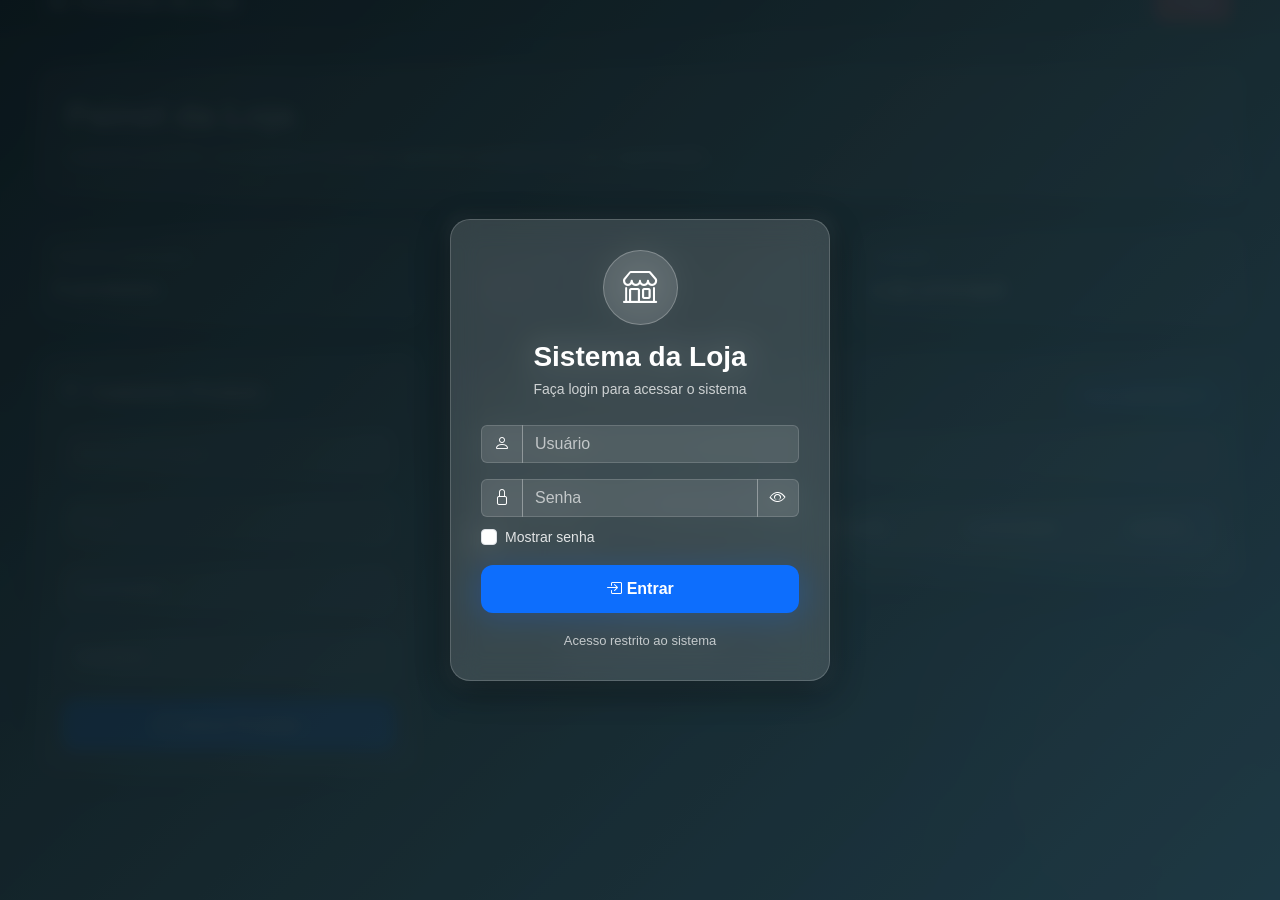
==== login.html @ 63cca406 "alteraçoes" ====
<!DOCTYPE html>
<html lang="pt-br">
<head>
  <meta charset="UTF-8">
  <meta name="viewport" content="width=device-width, initial-scale=1.0">
  <title>Login - Sistema da Loja</title>

  <link href="https://cdn.jsdelivr.net/npm/bootstrap@5.3.2/dist/css/bootstrap.min.css" rel="stylesheet">
  <link rel="stylesheet" href="https://cdn.jsdelivr.net/npm/bootstrap-icons@1.11.3/font/bootstrap-icons.css">

  <style>
    *{
      margin:0;
      padding:0;
      box-sizing:border-box;
    }

    body{
      height:100vh;
      font-family:Arial, sans-serif;
      overflow:hidden;
      display:flex;
      align-items:center;
      justify-content:center;
      background:linear-gradient(135deg,#0f2027,#203a43,#2c5364);
    }

    /* sistema no fundo */
    .sistema-fundo{
      position:fixed;
      inset:0;
      z-index:0;
      overflow:hidden;
    }

    .sistema-fundo iframe{
      width:100%;
      height:100%;
      border:none;
      filter:blur(5px);
      opacity:0.35;
      transform:scale(1.03);
    }

    /* camada escura */
    .overlay{
      position:fixed;
      inset:0;
      background:rgba(0,0,0,0.25);
      z-index:1;
    }

    /* card vidro */
    .card-login{
      position:relative;
      z-index:2;
      width:380px;
      padding:30px;
      border-radius:20px;
      background:rgba(255,255,255,0.12);
      backdrop-filter:blur(14px);
      -webkit-backdrop-filter:blur(14px);
      border:1px solid rgba(255,255,255,0.18);
      box-shadow:0 8px 32px rgba(0,0,0,0.35);
      color:#fff;
      animation:subirFade 0.8s ease;
    }

    @keyframes subirFade{
      from{
        opacity:0;
        transform:translateY(30px) scale(0.96);
      }
      to{
        opacity:1;
        transform:translateY(0) scale(1);
      }
    }

    .logo{
      width:75px;
      height:75px;
      margin:0 auto 15px;
      border-radius:50%;
      display:flex;
      align-items:center;
      justify-content:center;
      font-size:34px;
      background:rgba(255,255,255,0.15);
      border:1px solid rgba(255,255,255,0.25);
      color:#fff;
    }

    .titulo{
      text-align:center;
      font-weight:bold;
      margin-bottom:5px;
    }

    .subtitulo{
      text-align:center;
      font-size:14px;
      color:rgba(255,255,255,0.75);
      margin-bottom:25px;
    }

    .input-group-text{
      background:rgba(255,255,255,0.12);
      border:1px solid rgba(255,255,255,0.15);
      color:#fff;
    }

    .form-control{
      background:rgba(255,255,255,0.10);
      border:1px solid rgba(255,255,255,0.15);
      color:#fff;
    }

    .form-control::placeholder{
      color:rgba(255,255,255,0.65);
    }

    .form-control:focus{
      background:rgba(255,255,255,0.14);
      color:#fff;
      border-color:rgba(255,255,255,0.35);
      box-shadow:none;
    }

    .btn-entrar{
      border:none;
      border-radius:12px;
      padding:12px;
      font-weight:bold;
      transition:0.3s;
    }

    .btn-entrar:hover{
      transform:translateY(-2px);
    }

    .form-check-label{
      color:rgba(255,255,255,0.85);
      font-size:14px;
    }

    .rodape-login{
      text-align:center;
      margin-top:18px;
      font-size:13px;
      color:rgba(255,255,255,0.7);
    }

    .toggle-senha{
      cursor:pointer;
    }
  </style>
</head>
<body>

  <div class="sistema-fundo">
    <iframe src="index.html"></iframe>
  </div>

  <div class="overlay"></div>

  <div class="card-login">
    <div class="logo">
      <i class="bi bi-shop"></i>
    </div>

    <h3 class="titulo">Sistema da Loja</h3>
    <p class="subtitulo">Faça login para acessar o sistema</p>

    <form id="formLogin">
      <div class="input-group mb-3">
        <span class="input-group-text">
          <i class="bi bi-person"></i>
        </span>
        <input 
          type="text"
          id="usuario"
          class="form-control"
          placeholder="Usuário"
          required>
      </div>

      <div class="input-group mb-2">
        <span class="input-group-text">
          <i class="bi bi-lock"></i>
        </span>
        <input 
          type="password"
          id="senha"
          class="form-control"
          placeholder="Senha"
          required>
        <span class="input-group-text toggle-senha" id="toggleSenha">
          <i class="bi bi-eye" id="iconeSenha"></i>
        </span>
      </div>

      <div class="form-check mb-3">
        <input class="form-check-input" type="checkbox" id="mostrarSenha">
        <label class="form-check-label" for="mostrarSenha">
          Mostrar senha
        </label>
      </div>

      <button type="submit" class="btn btn-primary w-100 btn-entrar" id="btnEntrar">
        <span id="textoBotao">
          <i class="bi bi-box-arrow-in-right"></i> Entrar
        </span>
        <span id="loadingBotao" class="d-none">
          <span class="spinner-border spinner-border-sm me-2" role="status" aria-hidden="true"></span>
          Entrando...
        </span>
      </button>
    </form>

    <div class="rodape-login">
      Acesso restrito ao sistema
    </div>
  </div>

  <script>
    const formLogin = document.getElementById("formLogin");
    const usuario = document.getElementById("usuario");
    const senha = document.getElementById("senha");
    const btnEntrar = document.getElementById("btnEntrar");
    const textoBotao = document.getElementById("textoBotao");
    const loadingBotao = document.getElementById("loadingBotao");
    const mostrarSenha = document.getElementById("mostrarSenha");
    const toggleSenha = document.getElementById("toggleSenha");
    const iconeSenha = document.getElementById("iconeSenha");

    function alternarSenha(){
      if(senha.type === "password"){
        senha.type = "text";
        iconeSenha.className = "bi bi-eye-slash";
        mostrarSenha.checked = true;
      }else{
        senha.type = "password";
        iconeSenha.className = "bi bi-eye";
        mostrarSenha.checked = false;
      }
    }

    mostrarSenha.addEventListener("change", function(){
      if(this.checked){
        senha.type = "text";
        iconeSenha.className = "bi bi-eye-slash";
      }else{
        senha.type = "password";
        iconeSenha.className = "bi bi-eye";
      }
    });

    toggleSenha.addEventListener("click", alternarSenha);

    formLogin.addEventListener("submit", function(e){
      e.preventDefault();

      textoBotao.classList.add("d-none");
      loadingBotao.classList.remove("d-none");
      btnEntrar.disabled = true;

      setTimeout(() => {
        if(usuario.value === "admin" && senha.value === "1234"){
          localStorage.setItem("logado", "true");
          window.location = "index.html";
        }else{
          alert("Usuário ou senha incorretos");
          textoBotao.classList.remove("d-none");
          loadingBotao.classList.add("d-none");
          btnEntrar.disabled = false;
        }
      }, 1500);
    });
  </script>

</body>
</html>
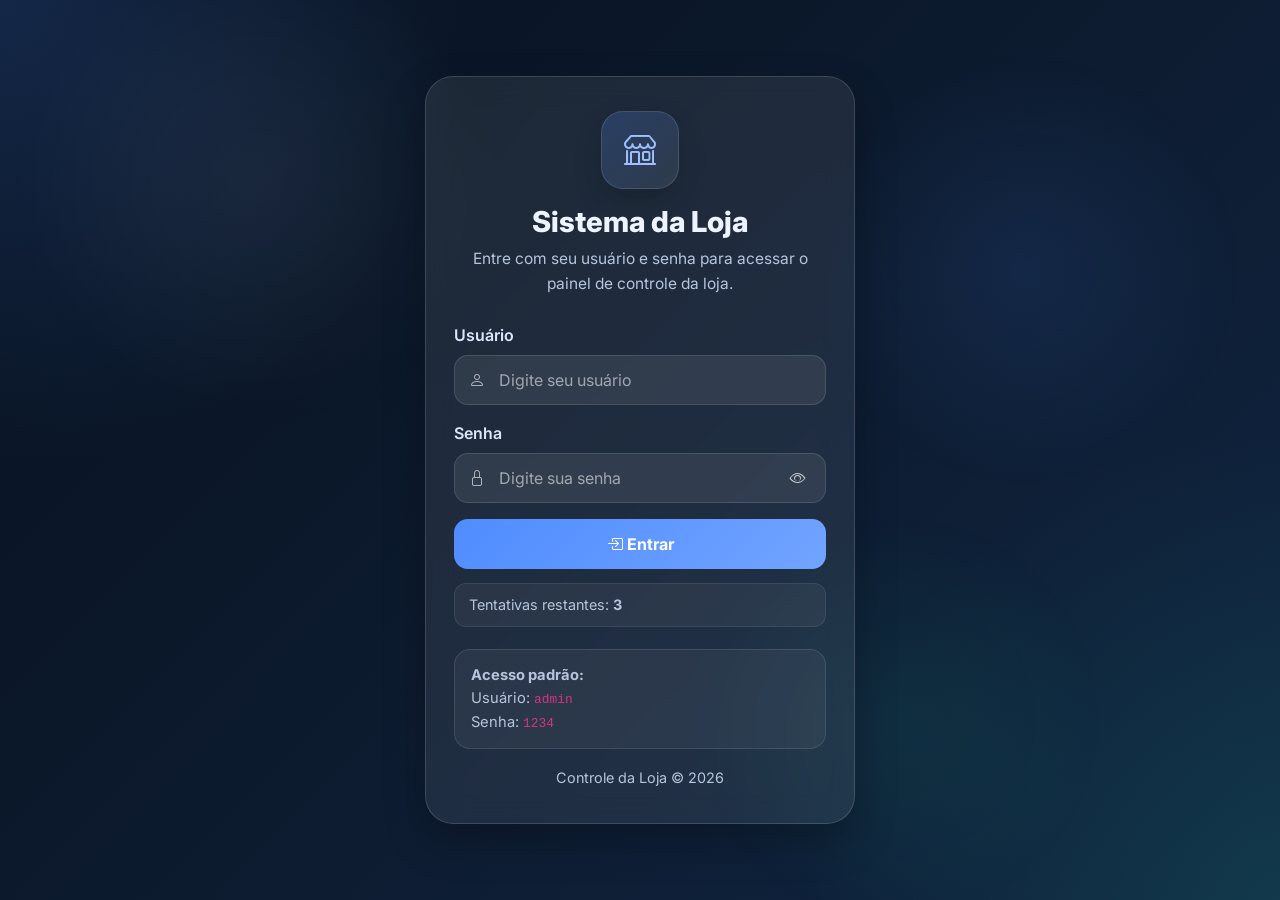
==== commit c24137a2: "Add files via upload" ====
--- a/login.html
+++ b/login.html
@@ -5,279 +5,550 @@
   <meta name="viewport" content="width=device-width, initial-scale=1.0">
   <title>Login - Sistema da Loja</title>
 
+  <link rel="preconnect" href="https://fonts.googleapis.com">
+  <link rel="preconnect" href="https://fonts.gstatic.com" crossorigin>
+  <link href="https://fonts.googleapis.com/css2?family=Inter:wght@400;500;600;700;800&display=swap" rel="stylesheet">
+
   <link href="https://cdn.jsdelivr.net/npm/bootstrap@5.3.2/dist/css/bootstrap.min.css" rel="stylesheet">
   <link rel="stylesheet" href="https://cdn.jsdelivr.net/npm/bootstrap-icons@1.11.3/font/bootstrap-icons.css">
 
   <style>
-    *{
-      margin:0;
-      padding:0;
-      box-sizing:border-box;
-    }
-
-    body{
-      height:100vh;
-      font-family:Arial, sans-serif;
-      overflow:hidden;
-      display:flex;
-      align-items:center;
-      justify-content:center;
-      background:linear-gradient(135deg,#0f2027,#203a43,#2c5364);
-    }
-
-    /* sistema no fundo */
-    .sistema-fundo{
-      position:fixed;
-      inset:0;
-      z-index:0;
-      overflow:hidden;
-    }
-
-    .sistema-fundo iframe{
-      width:100%;
-      height:100%;
-      border:none;
-      filter:blur(5px);
-      opacity:0.35;
-      transform:scale(1.03);
-    }
-
-    /* camada escura */
-    .overlay{
-      position:fixed;
-      inset:0;
-      background:rgba(0,0,0,0.25);
-      z-index:1;
-    }
-
-    /* card vidro */
-    .card-login{
-      position:relative;
-      z-index:2;
-      width:380px;
-      padding:30px;
-      border-radius:20px;
-      background:rgba(255,255,255,0.12);
-      backdrop-filter:blur(14px);
-      -webkit-backdrop-filter:blur(14px);
-      border:1px solid rgba(255,255,255,0.18);
-      box-shadow:0 8px 32px rgba(0,0,0,0.35);
-      color:#fff;
-      animation:subirFade 0.8s ease;
-    }
-
-    @keyframes subirFade{
-      from{
-        opacity:0;
-        transform:translateY(30px) scale(0.96);
-      }
-      to{
-        opacity:1;
-        transform:translateY(0) scale(1);
-      }
-    }
-
-    .logo{
-      width:75px;
-      height:75px;
-      margin:0 auto 15px;
-      border-radius:50%;
-      display:flex;
-      align-items:center;
-      justify-content:center;
-      font-size:34px;
-      background:rgba(255,255,255,0.15);
-      border:1px solid rgba(255,255,255,0.25);
-      color:#fff;
-    }
-
-    .titulo{
-      text-align:center;
-      font-weight:bold;
-      margin-bottom:5px;
-    }
-
-    .subtitulo{
-      text-align:center;
-      font-size:14px;
-      color:rgba(255,255,255,0.75);
-      margin-bottom:25px;
-    }
-
-    .input-group-text{
-      background:rgba(255,255,255,0.12);
-      border:1px solid rgba(255,255,255,0.15);
-      color:#fff;
-    }
-
-    .form-control{
-      background:rgba(255,255,255,0.10);
-      border:1px solid rgba(255,255,255,0.15);
-      color:#fff;
-    }
-
-    .form-control::placeholder{
-      color:rgba(255,255,255,0.65);
-    }
-
-    .form-control:focus{
-      background:rgba(255,255,255,0.14);
-      color:#fff;
-      border-color:rgba(255,255,255,0.35);
-      box-shadow:none;
-    }
-
-    .btn-entrar{
-      border:none;
-      border-radius:12px;
-      padding:12px;
-      font-weight:bold;
-      transition:0.3s;
-    }
-
-    .btn-entrar:hover{
-      transform:translateY(-2px);
-    }
-
-    .form-check-label{
-      color:rgba(255,255,255,0.85);
-      font-size:14px;
-    }
-
-    .rodape-login{
-      text-align:center;
-      margin-top:18px;
-      font-size:13px;
-      color:rgba(255,255,255,0.7);
-    }
-
-    .toggle-senha{
-      cursor:pointer;
+    :root {
+      --bg-1: #07111f;
+      --bg-2: #0d1b2f;
+      --bg-3: #102542;
+      --card: rgba(255, 255, 255, 0.08);
+      --card-border: rgba(255, 255, 255, 0.14);
+      --text: #eef4ff;
+      --muted: #b7c5dc;
+      --primary: #4f8cff;
+      --primary-hover: #3f7bf0;
+      --shadow: 0 18px 40px rgba(0, 0, 0, 0.25);
+    }
+
+    * {
+      box-sizing: border-box;
+    }
+
+    body {
+      margin: 0;
+      font-family: "Inter", sans-serif;
+      background:
+        radial-gradient(circle at top left, rgba(79, 140, 255, 0.18), transparent 30%),
+        radial-gradient(circle at bottom right, rgba(32, 201, 151, 0.12), transparent 30%),
+        linear-gradient(135deg, var(--bg-1), var(--bg-2), var(--bg-3));
+      color: var(--text);
+      min-height: 100vh;
+      display: flex;
+      align-items: center;
+      justify-content: center;
+      padding: 20px;
+    }
+
+    .bg-detalhe {
+      position: fixed;
+      inset: 0;
+      pointer-events: none;
+      background:
+        radial-gradient(circle at 20% 20%, rgba(255,255,255,0.05), transparent 20%),
+        radial-gradient(circle at 80% 30%, rgba(79,140,255,0.10), transparent 18%),
+        radial-gradient(circle at 70% 80%, rgba(32,201,151,0.08), transparent 18%);
+      z-index: 0;
+    }
+
+    .login-wrapper {
+      position: relative;
+      z-index: 1;
+      width: 100%;
+      max-width: 430px;
+    }
+
+    .login-card {
+      background: var(--card);
+      border: 1px solid var(--card-border);
+      backdrop-filter: blur(14px);
+      border-radius: 28px;
+      box-shadow: var(--shadow);
+      padding: 34px 28px;
+    }
+
+    .brand-box {
+      text-align: center;
+      margin-bottom: 26px;
+    }
+
+    .brand-icon {
+      width: 78px;
+      height: 78px;
+      margin: 0 auto 16px;
+      border-radius: 22px;
+      display: flex;
+      align-items: center;
+      justify-content: center;
+      background: linear-gradient(135deg, rgba(79, 140, 255, 0.22), rgba(255,255,255,0.08));
+      border: 1px solid rgba(255,255,255,0.12);
+      font-size: 2rem;
+      color: #9ec0ff;
+      box-shadow: 0 12px 28px rgba(0, 0, 0, 0.18);
+    }
+
+    .brand-box h1 {
+      font-size: 1.8rem;
+      font-weight: 800;
+      margin-bottom: 8px;
+    }
+
+    .brand-box p {
+      margin: 0;
+      color: var(--muted);
+      font-size: 0.97rem;
+      line-height: 1.6;
+    }
+
+    .form-label {
+      color: #dbe7fb;
+      font-weight: 600;
+      margin-bottom: 8px;
+    }
+
+    .input-icon-wrap {
+      position: relative;
+    }
+
+    .input-icon-wrap .icone-esquerda {
+      position: absolute;
+      left: 15px;
+      top: 50%;
+      transform: translateY(-50%);
+      color: rgba(255,255,255,0.62);
+      font-size: 1rem;
+      z-index: 2;
+    }
+
+    .form-control {
+      background: rgba(255, 255, 255, 0.08);
+      border: 1px solid rgba(255,255,255,0.12);
+      color: #fff;
+      border-radius: 14px;
+      min-height: 50px;
+      padding-left: 44px;
+    }
+
+    .form-control::placeholder {
+      color: rgba(255,255,255,0.55);
+    }
+
+    .form-control:focus {
+      background: rgba(255,255,255,0.10);
+      color: #fff;
+      border-color: rgba(79,140,255,0.8);
+      box-shadow: 0 0 0 0.18rem rgba(79,140,255,0.18);
+    }
+
+    .form-control:disabled {
+      opacity: 0.7;
+      cursor: not-allowed;
+    }
+
+    .campo-senha {
+      padding-right: 52px;
+    }
+
+    .btn-mostrar-senha {
+      position: absolute;
+      right: 10px;
+      top: 50%;
+      transform: translateY(-50%);
+      border: none;
+      background: transparent;
+      color: rgba(255,255,255,0.72);
+      width: 36px;
+      height: 36px;
+      border-radius: 10px;
+      display: flex;
+      align-items: center;
+      justify-content: center;
+      z-index: 3;
+      transition: background 0.2s ease, color 0.2s ease;
+    }
+
+    .btn-mostrar-senha:hover {
+      background: rgba(255,255,255,0.08);
+      color: #fff;
+    }
+
+    .btn-mostrar-senha:disabled {
+      opacity: 0.6;
+      cursor: not-allowed;
+    }
+
+    .btn-login {
+      border: none;
+      min-height: 50px;
+      border-radius: 14px;
+      font-weight: 700;
+      background: linear-gradient(135deg, var(--primary), #72a4ff);
+      color: #fff;
+      transition: transform 0.2s ease, opacity 0.2s ease;
+    }
+
+    .btn-login:hover {
+      background: linear-gradient(135deg, var(--primary-hover), #6298ff);
+      color: #fff;
+      transform: translateY(-1px);
+    }
+
+    .btn-login:disabled {
+      opacity: 0.75;
+      cursor: not-allowed;
+      transform: none;
+    }
+
+    .login-footer {
+      margin-top: 18px;
+      text-align: center;
+      color: var(--muted);
+      font-size: 0.9rem;
+    }
+
+    .login-info {
+      margin-top: 22px;
+      padding: 14px 16px;
+      border-radius: 16px;
+      background: rgba(255,255,255,0.05);
+      border: 1px solid rgba(255,255,255,0.10);
+      color: var(--muted);
+      font-size: 0.92rem;
+      line-height: 1.6;
+    }
+
+    .alert-custom {
+      border-radius: 14px;
+      border: 1px solid rgba(255,255,255,0.08);
+      font-weight: 600;
+    }
+
+    .tentativas-box {
+      margin-top: 14px;
+      padding: 10px 14px;
+      border-radius: 12px;
+      background: rgba(255,255,255,0.05);
+      border: 1px solid rgba(255,255,255,0.08);
+      color: var(--muted);
+      font-size: 0.9rem;
+    }
+
+    .loading-box {
+      display: none;
+      margin-top: 18px;
+    }
+
+    .loading-box.ativo {
+      display: block;
+    }
+
+    .loading-texto {
+      display: flex;
+      align-items: center;
+      justify-content: space-between;
+      margin-bottom: 8px;
+      font-size: 0.9rem;
+      color: var(--muted);
+      font-weight: 600;
+    }
+
+    .progress {
+      height: 10px;
+      border-radius: 999px;
+      background: rgba(255,255,255,0.08);
+      overflow: hidden;
+    }
+
+    .progress-bar {
+      border-radius: 999px;
+      font-weight: 700;
+      transition: width 0.2s linear;
+    }
+
+    @media (max-width: 576px) {
+      .login-card {
+        padding: 28px 20px;
+        border-radius: 22px;
+      }
+
+      .brand-box h1 {
+        font-size: 1.55rem;
+      }
     }
   </style>
 </head>
 <body>
-
-  <div class="sistema-fundo">
-    <iframe src="index.html"></iframe>
-  </div>
-
-  <div class="overlay"></div>
-
-  <div class="card-login">
-    <div class="logo">
-      <i class="bi bi-shop"></i>
-    </div>
-
-    <h3 class="titulo">Sistema da Loja</h3>
-    <p class="subtitulo">Faça login para acessar o sistema</p>
-
-    <form id="formLogin">
-      <div class="input-group mb-3">
-        <span class="input-group-text">
-          <i class="bi bi-person"></i>
-        </span>
-        <input 
-          type="text"
-          id="usuario"
-          class="form-control"
-          placeholder="Usuário"
-          required>
+  <div class="bg-detalhe"></div>
+
+  <div class="login-wrapper">
+    <div class="login-card">
+      <div class="brand-box">
+        <div class="brand-icon">
+          <i class="bi bi-shop"></i>
+        </div>
+        <h1>Sistema da Loja</h1>
+        <p>Entre com seu usuário e senha para acessar o painel de controle da loja.</p>
       </div>
 
-      <div class="input-group mb-2">
-        <span class="input-group-text">
-          <i class="bi bi-lock"></i>
-        </span>
-        <input 
-          type="password"
-          id="senha"
-          class="form-control"
-          placeholder="Senha"
-          required>
-        <span class="input-group-text toggle-senha" id="toggleSenha">
-          <i class="bi bi-eye" id="iconeSenha"></i>
-        </span>
+      <div id="mensagem"></div>
+
+      <form id="formLogin" autocomplete="off">
+        <div class="mb-3">
+          <label for="usuario" class="form-label">Usuário</label>
+          <div class="input-icon-wrap">
+            <i class="bi bi-person icone-esquerda"></i>
+            <input
+              type="text"
+              id="usuario"
+              class="form-control"
+              placeholder="Digite seu usuário"
+              required>
+          </div>
+        </div>
+
+        <div class="mb-3">
+          <label for="senha" class="form-label">Senha</label>
+          <div class="input-icon-wrap">
+            <i class="bi bi-lock icone-esquerda"></i>
+            <input
+              type="password"
+              id="senha"
+              class="form-control campo-senha"
+              placeholder="Digite sua senha"
+              required>
+            <button type="button" class="btn-mostrar-senha" id="btnMostrarSenha" title="Mostrar senha">
+              <i class="bi bi-eye" id="iconeSenha"></i>
+            </button>
+          </div>
+        </div>
+
+        <button type="submit" class="btn btn-login w-100" id="btnEntrar">
+          <i class="bi bi-box-arrow-in-right"></i>
+          Entrar
+        </button>
+      </form>
+
+      <div class="tentativas-box" id="tentativasBox">
+        Tentativas restantes: <strong id="tentativasRestantes">3</strong>
       </div>
 
-      <div class="form-check mb-3">
-        <input class="form-check-input" type="checkbox" id="mostrarSenha">
-        <label class="form-check-label" for="mostrarSenha">
-          Mostrar senha
-        </label>
+      <div class="loading-box" id="loadingBox">
+        <div class="loading-texto">
+          <span>Entrando no sistema...</span>
+          <span id="loadingPercentual">0%</span>
+        </div>
+        <div class="progress">
+          <div
+            id="barraProgresso"
+            class="progress-bar progress-bar-striped progress-bar-animated bg-success"
+            role="progressbar"
+            style="width: 0%">
+          </div>
+        </div>
       </div>
 
-      <button type="submit" class="btn btn-primary w-100 btn-entrar" id="btnEntrar">
-        <span id="textoBotao">
-          <i class="bi bi-box-arrow-in-right"></i> Entrar
-        </span>
-        <span id="loadingBotao" class="d-none">
-          <span class="spinner-border spinner-border-sm me-2" role="status" aria-hidden="true"></span>
-          Entrando...
-        </span>
-      </button>
-    </form>
-
-    <div class="rodape-login">
-      Acesso restrito ao sistema
+      <div class="login-info">
+        <strong>Acesso padrão:</strong><br>
+        Usuário: <code>admin</code><br>
+        Senha: <code>1234</code>
+      </div>
+
+      <div class="login-footer">
+        Controle da Loja © 2026
+      </div>
     </div>
   </div>
 
   <script>
-    const formLogin = document.getElementById("formLogin");
-    const usuario = document.getElementById("usuario");
-    const senha = document.getElementById("senha");
-    const btnEntrar = document.getElementById("btnEntrar");
-    const textoBotao = document.getElementById("textoBotao");
-    const loadingBotao = document.getElementById("loadingBotao");
-    const mostrarSenha = document.getElementById("mostrarSenha");
-    const toggleSenha = document.getElementById("toggleSenha");
-    const iconeSenha = document.getElementById("iconeSenha");
-
-    function alternarSenha(){
-      if(senha.type === "password"){
-        senha.type = "text";
-        iconeSenha.className = "bi bi-eye-slash";
-        mostrarSenha.checked = true;
-      }else{
-        senha.type = "password";
-        iconeSenha.className = "bi bi-eye";
-        mostrarSenha.checked = false;
-      }
-    }
-
-    mostrarSenha.addEventListener("change", function(){
-      if(this.checked){
-        senha.type = "text";
-        iconeSenha.className = "bi bi-eye-slash";
-      }else{
-        senha.type = "password";
-        iconeSenha.className = "bi bi-eye";
-      }
-    });
-
-    toggleSenha.addEventListener("click", alternarSenha);
-
-    formLogin.addEventListener("submit", function(e){
-      e.preventDefault();
-
-      textoBotao.classList.add("d-none");
-      loadingBotao.classList.remove("d-none");
-      btnEntrar.disabled = true;
-
-      setTimeout(() => {
-        if(usuario.value === "admin" && senha.value === "1234"){
-          localStorage.setItem("logado", "true");
-          window.location = "index.html";
-        }else{
-          alert("Usuário ou senha incorretos");
-          textoBotao.classList.remove("d-none");
-          loadingBotao.classList.add("d-none");
-          btnEntrar.disabled = false;
+    document.addEventListener("DOMContentLoaded", function () {
+      const formLogin = document.getElementById("formLogin");
+      const usuarioInput = document.getElementById("usuario");
+      const senhaInput = document.getElementById("senha");
+      const mensagem = document.getElementById("mensagem");
+      const btnEntrar = document.getElementById("btnEntrar");
+      const btnMostrarSenha = document.getElementById("btnMostrarSenha");
+      const iconeSenha = document.getElementById("iconeSenha");
+      const loadingBox = document.getElementById("loadingBox");
+      const barraProgresso = document.getElementById("barraProgresso");
+      const loadingPercentual = document.getElementById("loadingPercentual");
+      const tentativasRestantes = document.getElementById("tentativasRestantes");
+
+      const CHAVE_TENTATIVAS = "tentativasLogin";
+      const CHAVE_BLOQUEIO_ATE = "loginBloqueadoAte";
+      const DURACAO_BLOQUEIO_MS = 30000;
+
+      if (localStorage.getItem("logado") === "true") {
+        window.location = "index.html";
+        return;
+      }
+
+      function mostrarMensagem(texto, tipo = "danger") {
+        mensagem.innerHTML = `
+          <div class="alert alert-${tipo} alert-custom mb-3" role="alert">
+            ${texto}
+          </div>
+        `;
+      }
+
+      function obterTentativas() {
+        const valor = Number(localStorage.getItem(CHAVE_TENTATIVAS));
+        return Number.isNaN(valor) ? 0 : valor;
+      }
+
+      function salvarTentativas(valor) {
+        localStorage.setItem(CHAVE_TENTATIVAS, String(valor));
+      }
+
+      function limparTentativas() {
+        localStorage.setItem(CHAVE_TENTATIVAS, "0");
+      }
+
+      function obterBloqueioAte() {
+        const valor = Number(localStorage.getItem(CHAVE_BLOQUEIO_ATE));
+        return Number.isNaN(valor) ? 0 : valor;
+      }
+
+      function loginEstaBloqueado() {
+        return Date.now() < obterBloqueioAte();
+      }
+
+      function bloquearLoginTemporariamente() {
+        const bloqueadoAte = Date.now() + DURACAO_BLOQUEIO_MS;
+        localStorage.setItem(CHAVE_BLOQUEIO_ATE, String(bloqueadoAte));
+      }
+
+      function liberarLogin() {
+        localStorage.removeItem(CHAVE_BLOQUEIO_ATE);
+        limparTentativas();
+      }
+
+      function definirEstadoCampos(bloqueado) {
+        btnEntrar.disabled = bloqueado;
+        usuarioInput.disabled = bloqueado;
+        senhaInput.disabled = bloqueado;
+        btnMostrarSenha.disabled = bloqueado;
+      }
+
+      function atualizarTentativasUI() {
+        if (loginEstaBloqueado()) {
+          tentativasRestantes.textContent = "0";
+        } else {
+          const tentativas = obterTentativas();
+          const restantes = Math.max(0, 3 - tentativas);
+          tentativasRestantes.textContent = restantes;
         }
-      }, 1500);
+      }
+
+      function iniciarContagemBloqueio() {
+        definirEstadoCampos(true);
+
+        const intervalo = setInterval(() => {
+          const restanteMs = obterBloqueioAte() - Date.now();
+
+          if (restanteMs <= 0) {
+            clearInterval(intervalo);
+            liberarLogin();
+            definirEstadoCampos(false);
+            atualizarTentativasUI();
+            mostrarMensagem("Bloqueio encerrado. Você pode tentar novamente.", "success");
+            return;
+          }
+
+          const segundos = Math.ceil(restanteMs / 1000);
+          mostrarMensagem(`Muitas tentativas incorretas. Tente novamente em ${segundos}s.`, "danger");
+        }, 250);
+
+        const restanteInicial = Math.ceil((obterBloqueioAte() - Date.now()) / 1000);
+        mostrarMensagem(`Muitas tentativas incorretas. Tente novamente em ${restanteInicial}s.`, "danger");
+      }
+
+      function iniciarCarregamentoLogin() {
+        let progresso = 0;
+
+        btnEntrar.disabled = true;
+        usuarioInput.disabled = true;
+        senhaInput.disabled = true;
+        btnMostrarSenha.disabled = true;
+        loadingBox.classList.add("ativo");
+
+        const intervalo = setInterval(() => {
+          progresso += 10;
+          barraProgresso.style.width = `${progresso}%`;
+          loadingPercentual.textContent = `${progresso}%`;
+
+          if (progresso >= 100) {
+            clearInterval(intervalo);
+            localStorage.setItem("logado", "true");
+            window.location = "index.html";
+          }
+        }, 120);
+      }
+
+      btnMostrarSenha.addEventListener("click", function () {
+        const tipoAtual = senhaInput.getAttribute("type");
+
+        if (tipoAtual === "password") {
+          senhaInput.setAttribute("type", "text");
+          iconeSenha.className = "bi bi-eye-slash";
+          btnMostrarSenha.setAttribute("title", "Ocultar senha");
+        } else {
+          senhaInput.setAttribute("type", "password");
+          iconeSenha.className = "bi bi-eye";
+          btnMostrarSenha.setAttribute("title", "Mostrar senha");
+        }
+      });
+
+      formLogin.addEventListener("submit", function (e) {
+        e.preventDefault();
+
+        if (loginEstaBloqueado()) {
+          iniciarContagemBloqueio();
+          atualizarTentativasUI();
+          return;
+        }
+
+        const usuario = usuarioInput.value.trim();
+        const senha = senhaInput.value.trim();
+
+        if (!usuario || !senha) {
+          mostrarMensagem("Preencha usuário e senha.", "warning");
+          return;
+        }
+
+        if (usuario === "admin" && senha === "1234") {
+          liberarLogin();
+          mostrarMensagem("Login realizado com sucesso.", "success");
+          iniciarCarregamentoLogin();
+        } else {
+          const tentativas = obterTentativas() + 1;
+          salvarTentativas(tentativas);
+
+          if (tentativas >= 3) {
+            bloquearLoginTemporariamente();
+            atualizarTentativasUI();
+            iniciarContagemBloqueio();
+            return;
+          }
+
+          const restantes = 3 - tentativas;
+          mostrarMensagem(`Usuário ou senha inválidos. Restam ${restantes} tentativa(s).`, "danger");
+          atualizarTentativasUI();
+        }
+      });
+
+      atualizarTentativasUI();
+
+      if (loginEstaBloqueado()) {
+        iniciarContagemBloqueio();
+      } else {
+        definirEstadoCampos(false);
+      }
     });
   </script>
-
 </body>
 </html>
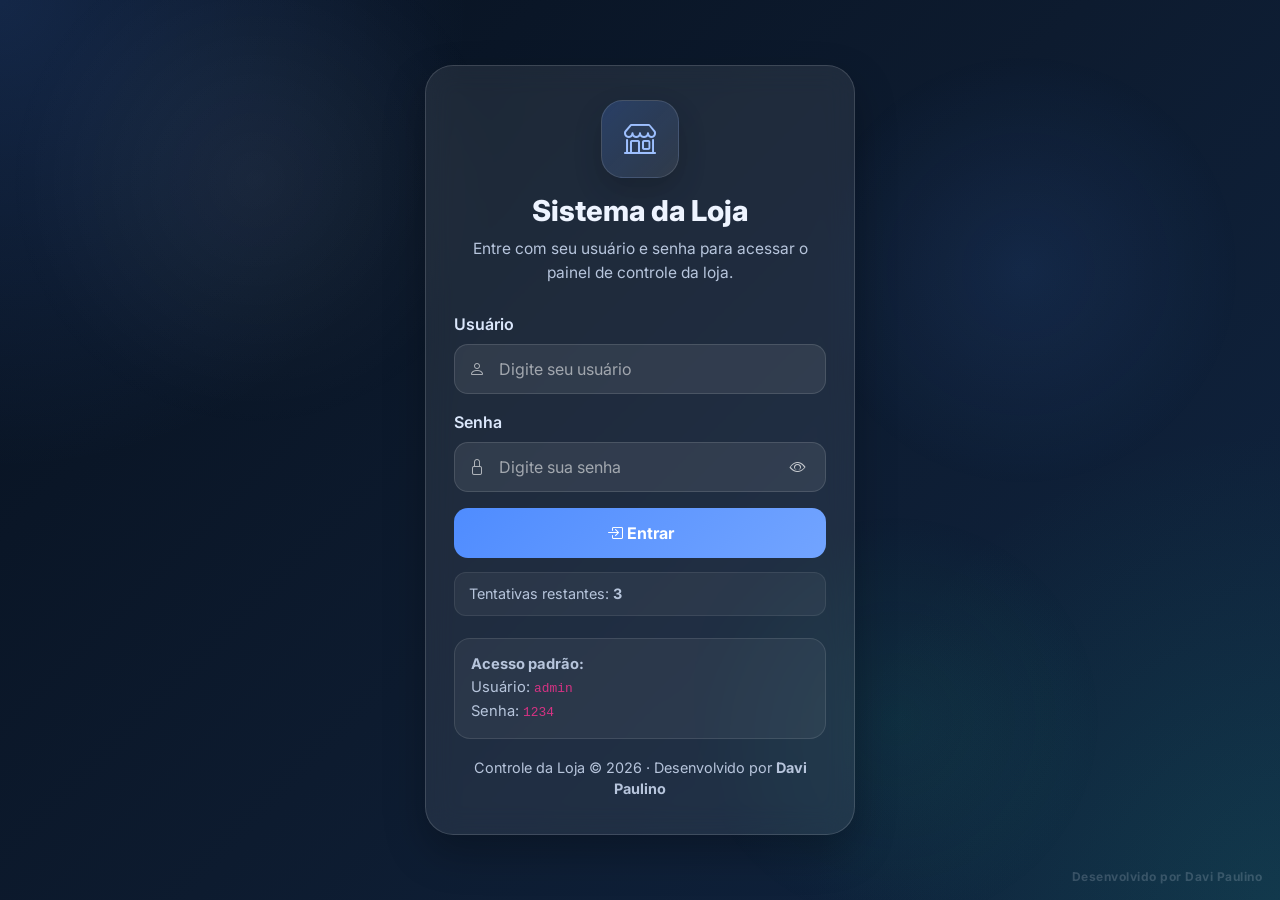
==== commit 295426d2: "Add files via upload" ====
--- a/login.html
+++ b/login.html
@@ -1,3 +1,9 @@
+<!--
+Sistema da Loja
+Desenvolvido por: Davi Paulino
+Ano: 2026
+GitHub: github.com/davibeats88
+-->
 <!DOCTYPE html>
 <html lang="pt-br">
 <head>
@@ -24,6 +30,7 @@
       --primary: #4f8cff;
       --primary-hover: #3f7bf0;
       --shadow: 0 18px 40px rgba(0, 0, 0, 0.25);
+      --success: #20c997;
     }
 
     * {
@@ -43,6 +50,7 @@
       align-items: center;
       justify-content: center;
       padding: 20px;
+      position: relative;
     }
 
     .bg-detalhe {
@@ -56,9 +64,22 @@
       z-index: 0;
     }
 
+    .marca-autor {
+      position: fixed;
+      bottom: 14px;
+      right: 18px;
+      z-index: 1;
+      opacity: 0.18;
+      font-size: 12px;
+      font-weight: 700;
+      letter-spacing: 0.5px;
+      pointer-events: none;
+      user-select: none;
+    }
+
     .login-wrapper {
       position: relative;
-      z-index: 1;
+      z-index: 2;
       width: 100%;
       max-width: 430px;
     }
@@ -199,7 +220,7 @@
     }
 
     .btn-login:disabled {
-      opacity: 0.75;
+      opacity: 0.82;
       cursor: not-allowed;
       transform: none;
     }
@@ -241,33 +262,72 @@
     .loading-box {
       display: none;
       margin-top: 18px;
+      padding: 14px 14px 12px;
+      border-radius: 16px;
+      background: rgba(255,255,255,0.05);
+      border: 1px solid rgba(255,255,255,0.10);
+      animation: fadeSlideUp 0.35s ease;
     }
 
     .loading-box.ativo {
       display: block;
     }
 
-    .loading-texto {
+    .loading-header {
       display: flex;
       align-items: center;
-      justify-content: space-between;
-      margin-bottom: 8px;
-      font-size: 0.9rem;
+      gap: 10px;
+      margin-bottom: 10px;
+      color: #dbe7fb;
+      font-size: 0.95rem;
+      font-weight: 700;
+    }
+
+    .loading-subtexto {
       color: var(--muted);
-      font-weight: 600;
-    }
-
-    .progress {
-      height: 10px;
+      font-size: 0.88rem;
+      margin-bottom: 12px;
+    }
+
+    .barra-indeterminada {
+      position: relative;
+      width: 100%;
+      height: 8px;
       border-radius: 999px;
       background: rgba(255,255,255,0.08);
       overflow: hidden;
     }
 
-    .progress-bar {
+    .barra-indeterminada::before {
+      content: "";
+      position: absolute;
+      top: 0;
+      left: -35%;
+      width: 35%;
+      height: 100%;
       border-radius: 999px;
-      font-weight: 700;
-      transition: width 0.2s linear;
+      background: linear-gradient(90deg, transparent, var(--success), #7df0cb, transparent);
+      animation: loadingFlow 1.1s infinite ease-in-out;
+    }
+
+    @keyframes loadingFlow {
+      0% {
+        left: -35%;
+      }
+      100% {
+        left: 100%;
+      }
+    }
+
+    @keyframes fadeSlideUp {
+      from {
+        opacity: 0;
+        transform: translateY(6px);
+      }
+      to {
+        opacity: 1;
+        transform: translateY(0);
+      }
     }
 
     @media (max-width: 576px) {
@@ -284,6 +344,7 @@
 </head>
 <body>
   <div class="bg-detalhe"></div>
+  <div class="marca-autor">Desenvolvido por Davi Paulino</div>
 
   <div class="login-wrapper">
     <div class="login-card">
@@ -338,18 +399,14 @@
       </div>
 
       <div class="loading-box" id="loadingBox">
-        <div class="loading-texto">
-          <span>Entrando no sistema...</span>
-          <span id="loadingPercentual">0%</span>
+        <div class="loading-header">
+          <span class="spinner-border spinner-border-sm" role="status" aria-hidden="true"></span>
+          <span id="loadingStatusTexto">Entrando no sistema...</span>
         </div>
-        <div class="progress">
-          <div
-            id="barraProgresso"
-            class="progress-bar progress-bar-striped progress-bar-animated bg-success"
-            role="progressbar"
-            style="width: 0%">
-          </div>
+        <div class="loading-subtexto" id="loadingSubtexto">
+          Preparando acesso ao painel da loja.
         </div>
+        <div class="barra-indeterminada"></div>
       </div>
 
       <div class="login-info">
@@ -359,12 +416,22 @@
       </div>
 
       <div class="login-footer">
-        Controle da Loja © 2026
+        Controle da Loja © 2026 · Desenvolvido por <strong>Davi Paulino</strong>
       </div>
     </div>
   </div>
 
   <script>
+    /*
+      Sistema da Loja
+      Desenvolvido por: Davi Paulino
+      GitHub: github.com/davibeats88
+    */
+
+    console.log("%cSistema da Loja", "font-size:18px;font-weight:bold;color:#4f8cff;");
+    console.log("%cDesenvolvido por Davi Paulino © 2026", "font-size:13px;color:#9ec0ff;");
+    console.log("%cGitHub: github.com/davibeats88", "font-size:12px;color:#b7c5dc;");
+
     document.addEventListener("DOMContentLoaded", function () {
       const formLogin = document.getElementById("formLogin");
       const usuarioInput = document.getElementById("usuario");
@@ -374,8 +441,8 @@
       const btnMostrarSenha = document.getElementById("btnMostrarSenha");
       const iconeSenha = document.getElementById("iconeSenha");
       const loadingBox = document.getElementById("loadingBox");
-      const barraProgresso = document.getElementById("barraProgresso");
-      const loadingPercentual = document.getElementById("loadingPercentual");
+      const loadingStatusTexto = document.getElementById("loadingStatusTexto");
+      const loadingSubtexto = document.getElementById("loadingSubtexto");
       const tentativasRestantes = document.getElementById("tentativasRestantes");
 
       const CHAVE_TENTATIVAS = "tentativasLogin";
@@ -468,25 +535,29 @@
       }
 
       function iniciarCarregamentoLogin() {
-        let progresso = 0;
-
         btnEntrar.disabled = true;
         usuarioInput.disabled = true;
         senhaInput.disabled = true;
         btnMostrarSenha.disabled = true;
+
+        btnEntrar.innerHTML = `
+          <span class="spinner-border spinner-border-sm me-2" role="status" aria-hidden="true"></span>
+          Entrando...
+        `;
+
         loadingBox.classList.add("ativo");
-
-        const intervalo = setInterval(() => {
-          progresso += 10;
-          barraProgresso.style.width = `${progresso}%`;
-          loadingPercentual.textContent = `${progresso}%`;
-
-          if (progresso >= 100) {
-            clearInterval(intervalo);
-            localStorage.setItem("logado", "true");
-            window.location = "index.html";
-          }
-        }, 120);
+        loadingStatusTexto.textContent = "Entrando no sistema...";
+        loadingSubtexto.textContent = "Validando acesso e abrindo o painel da loja.";
+
+        setTimeout(() => {
+          loadingStatusTexto.textContent = "Abrindo painel...";
+          loadingSubtexto.textContent = "Seu ambiente está quase pronto.";
+        }, 220);
+
+        setTimeout(() => {
+          localStorage.setItem("logado", "true");
+          window.location.href = "index.html";
+        }, 650);
       }
 
       btnMostrarSenha.addEventListener("click", function () {
